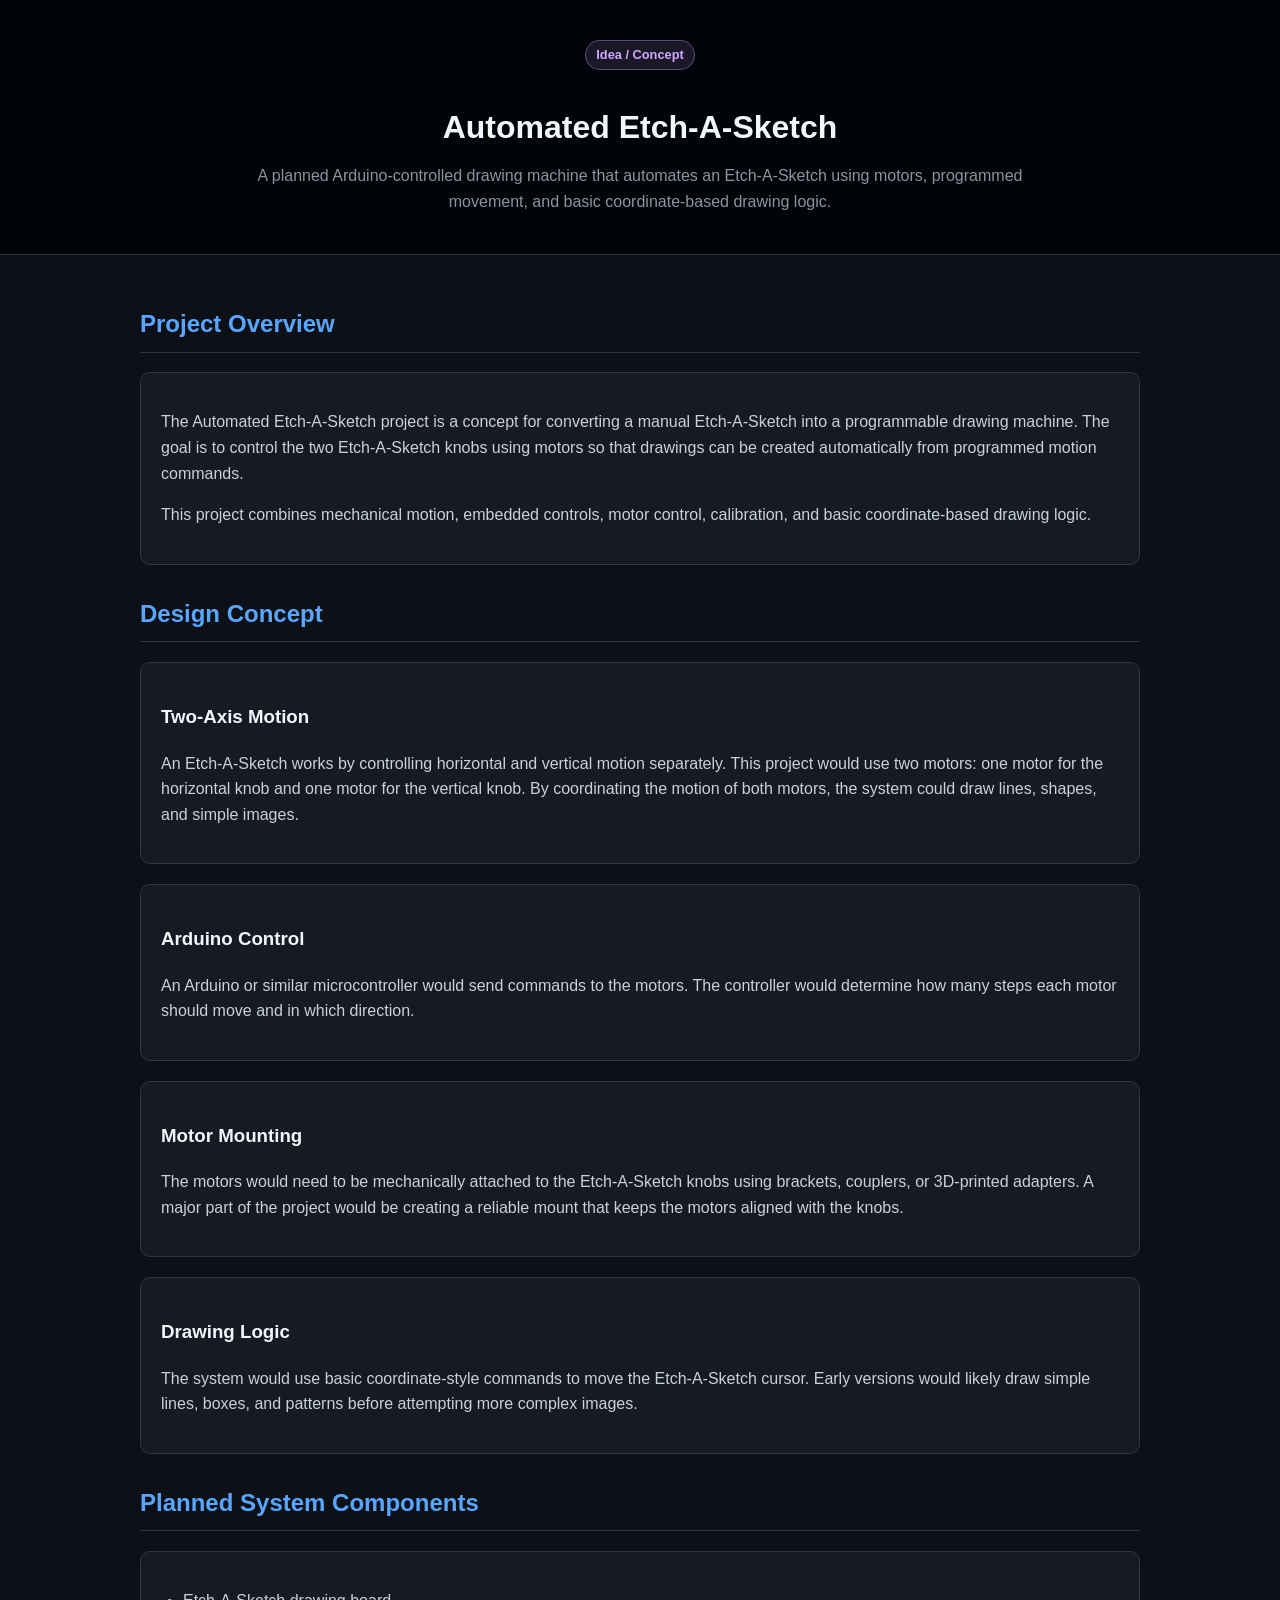
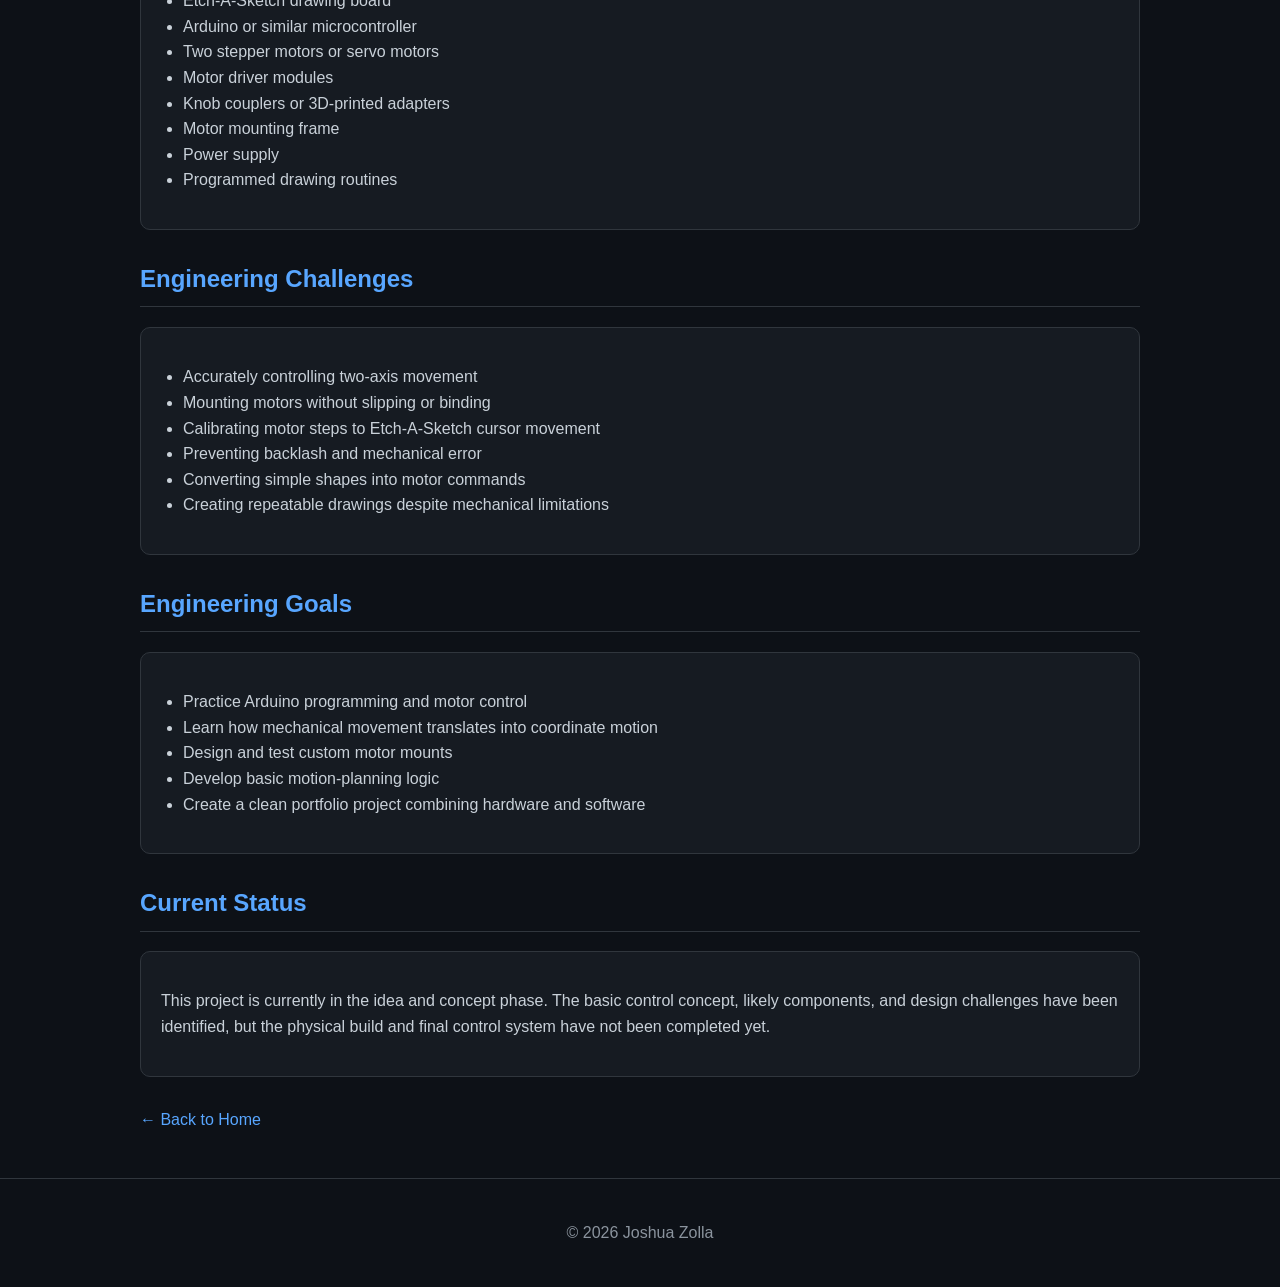
==== projects/automated-etch-a-sketch.html @ e08cf6e9 "Add automated Etch-A-Sketch project overview This HTML file outlines the concept and design of an Au" ====
<!DOCTYPE html>
<html lang="en">
<head>
  <meta charset="UTF-8" />
  <meta name="viewport" content="width=device-width, initial-scale=1.0" />
  <title>Automated Etch-A-Sketch | Josh Zolla</title>

  <style>
    body {
      margin: 0;
      font-family: Arial, sans-serif;
      background-color: #0d1117;
      color: #c9d1d9;
      line-height: 1.6;
    }

    header {
      padding: 40px 20px;
      text-align: center;
      border-bottom: 1px solid #30363d;
      background-color: #010409;
    }

    header h1 {
      color: #f0f6fc;
      margin-bottom: 10px;
    }

    header p {
      color: #8b949e;
      max-width: 800px;
      margin: 0 auto;
    }

    main {
      max-width: 1000px;
      margin: 0 auto;
      padding: 30px 20px;
    }

    section {
      margin-bottom: 30px;
    }

    h2 {
      color: #58a6ff;
      border-bottom: 1px solid #30363d;
      padding-bottom: 8px;
    }

    h3 {
      color: #f0f6fc;
    }

    .card {
      background-color: #161b22;
      border: 1px solid #30363d;
      border-radius: 10px;
      padding: 20px;
      margin-bottom: 20px;
    }

    .tag {
      display: inline-block;
      padding: 4px 10px;
      margin-bottom: 10px;
      border-radius: 999px;
      font-size: 0.8rem;
      font-weight: 600;
      border: 1px solid;
    }

    .tag.idea {
      color: #d2a8ff;
      background-color: rgba(210, 168, 255, 0.12);
      border-color: rgba(210, 168, 255, 0.35);
    }

    ul {
      padding-left: 22px;
    }

    a {
      color: #58a6ff;
      text-decoration: none;
    }

    a:hover {
      text-decoration: underline;
    }

    footer {
      text-align: center;
      padding: 25px;
      color: #8b949e;
      border-top: 1px solid #30363d;
    }
  </style>
</head>

<body>
  <header>
    <span class="tag idea">Idea / Concept</span>
    <h1>Automated Etch-A-Sketch</h1>
    <p>
      A planned Arduino-controlled drawing machine that automates an Etch-A-Sketch using
      motors, programmed movement, and basic coordinate-based drawing logic.
    </p>
  </header>

  <main>
    <section>
      <h2>Project Overview</h2>
      <div class="card">
        <p>
          The Automated Etch-A-Sketch project is a concept for converting a manual
          Etch-A-Sketch into a programmable drawing machine. The goal is to control the two
          Etch-A-Sketch knobs using motors so that drawings can be created automatically
          from programmed motion commands.
        </p>

        <p>
          This project combines mechanical motion, embedded controls, motor control, calibration,
          and basic coordinate-based drawing logic.
        </p>
      </div>
    </section>

    <section>
      <h2>Design Concept</h2>

      <div class="card">
        <h3>Two-Axis Motion</h3>
        <p>
          An Etch-A-Sketch works by controlling horizontal and vertical motion separately.
          This project would use two motors: one motor for the horizontal knob and one motor
          for the vertical knob. By coordinating the motion of both motors, the system could
          draw lines, shapes, and simple images.
        </p>
      </div>

      <div class="card">
        <h3>Arduino Control</h3>
        <p>
          An Arduino or similar microcontroller would send commands to the motors. The controller
          would determine how many steps each motor should move and in which direction.
        </p>
      </div>

      <div class="card">
        <h3>Motor Mounting</h3>
        <p>
          The motors would need to be mechanically attached to the Etch-A-Sketch knobs using
          brackets, couplers, or 3D-printed adapters. A major part of the project would be
          creating a reliable mount that keeps the motors aligned with the knobs.
        </p>
      </div>

      <div class="card">
        <h3>Drawing Logic</h3>
        <p>
          The system would use basic coordinate-style commands to move the Etch-A-Sketch cursor.
          Early versions would likely draw simple lines, boxes, and patterns before attempting
          more complex images.
        </p>
      </div>
    </section>

    <section>
      <h2>Planned System Components</h2>
      <div class="card">
        <ul>
          <li>Etch-A-Sketch drawing board</li>
          <li>Arduino or similar microcontroller</li>
          <li>Two stepper motors or servo motors</li>
          <li>Motor driver modules</li>
          <li>Knob couplers or 3D-printed adapters</li>
          <li>Motor mounting frame</li>
          <li>Power supply</li>
          <li>Programmed drawing routines</li>
        </ul>
      </div>
    </section>

    <section>
      <h2>Engineering Challenges</h2>
      <div class="card">
        <ul>
          <li>Accurately controlling two-axis movement</li>
          <li>Mounting motors without slipping or binding</li>
          <li>Calibrating motor steps to Etch-A-Sketch cursor movement</li>
          <li>Preventing backlash and mechanical error</li>
          <li>Converting simple shapes into motor commands</li>
          <li>Creating repeatable drawings despite mechanical limitations</li>
        </ul>
      </div>
    </section>

    <section>
      <h2>Engineering Goals</h2>
      <div class="card">
        <ul>
          <li>Practice Arduino programming and motor control</li>
          <li>Learn how mechanical movement translates into coordinate motion</li>
          <li>Design and test custom motor mounts</li>
          <li>Develop basic motion-planning logic</li>
          <li>Create a clean portfolio project combining hardware and software</li>
        </ul>
      </div>
    </section>

    <section>
      <h2>Current Status</h2>
      <div class="card">
        <p>
          This project is currently in the idea and concept phase. The basic control concept,
          likely components, and design challenges have been identified, but the physical build
          and final control system have not been completed yet.
        </p>
      </div>
    </section>

    <p><a href="../index.html">← Back to Home</a></p>
  </main>

  <footer>
    <p>© 2026 Joshua Zolla</p>
  </footer>
</body>
</html>
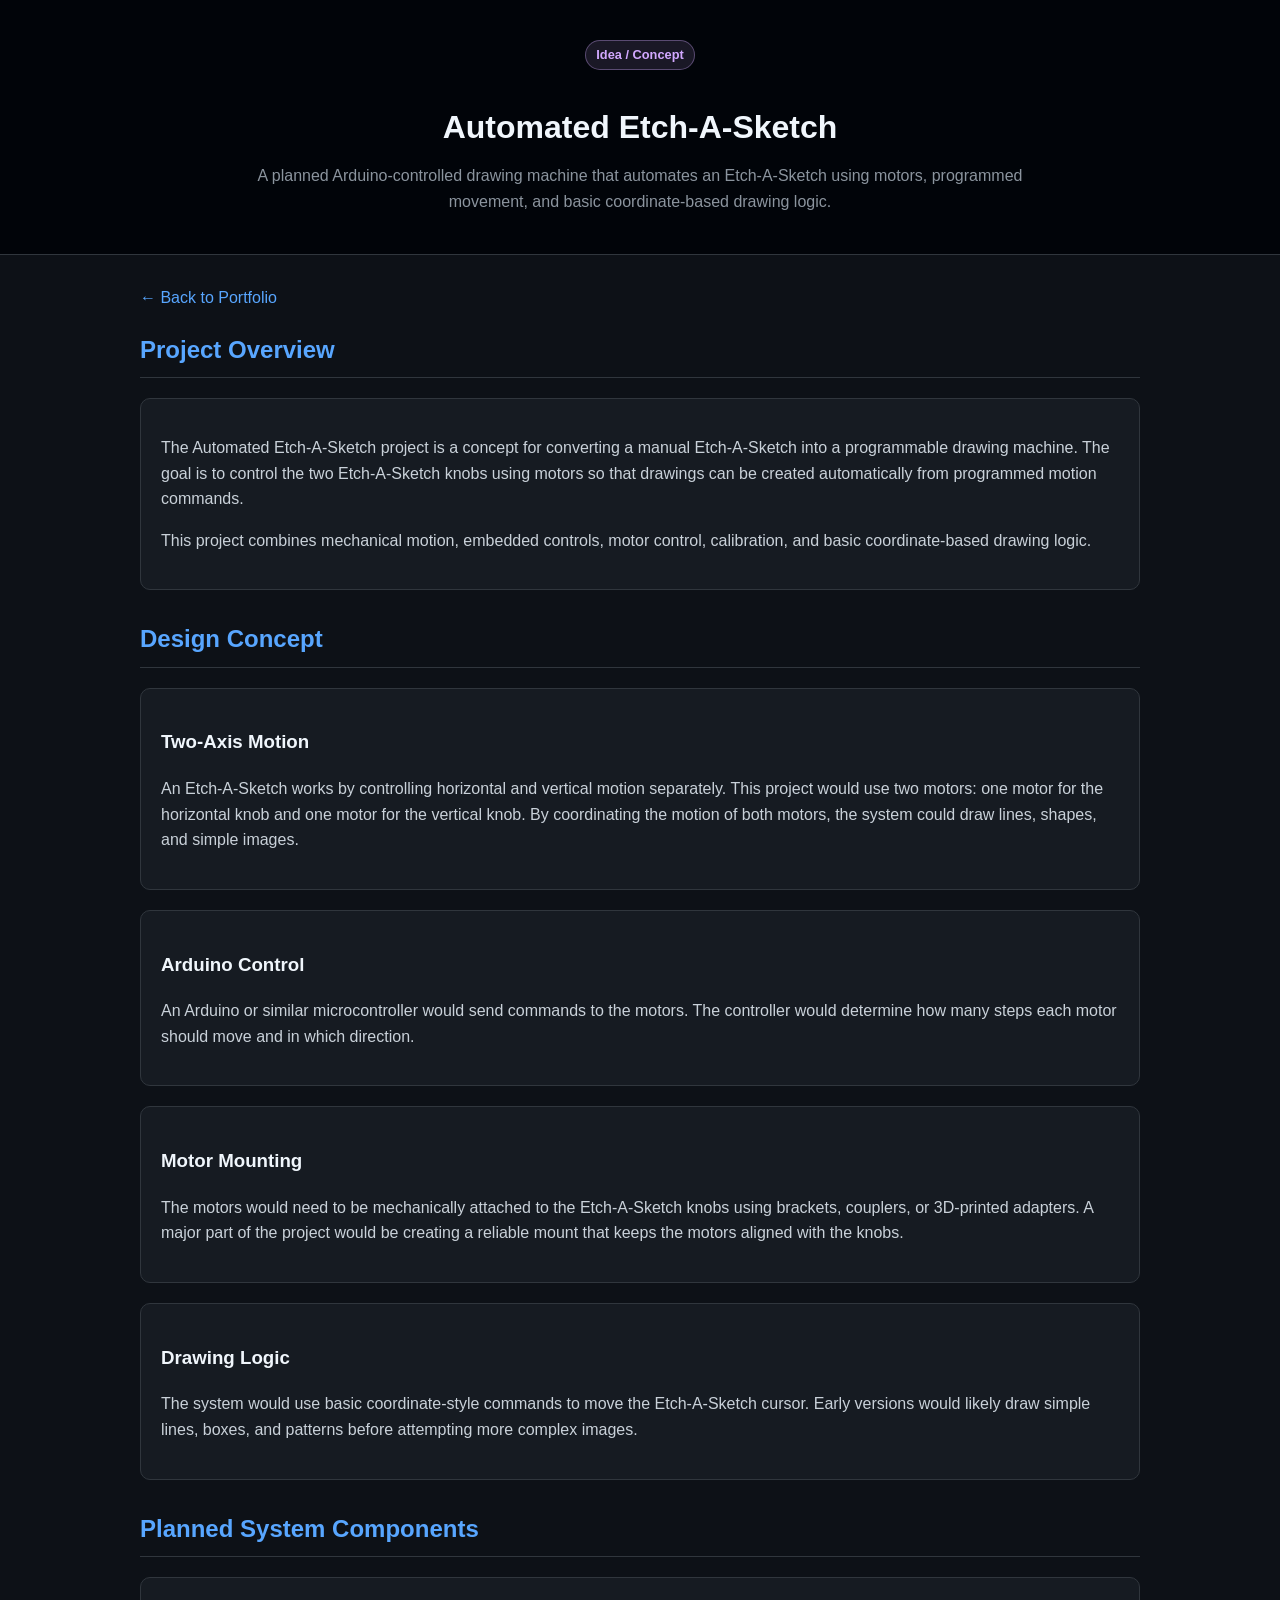
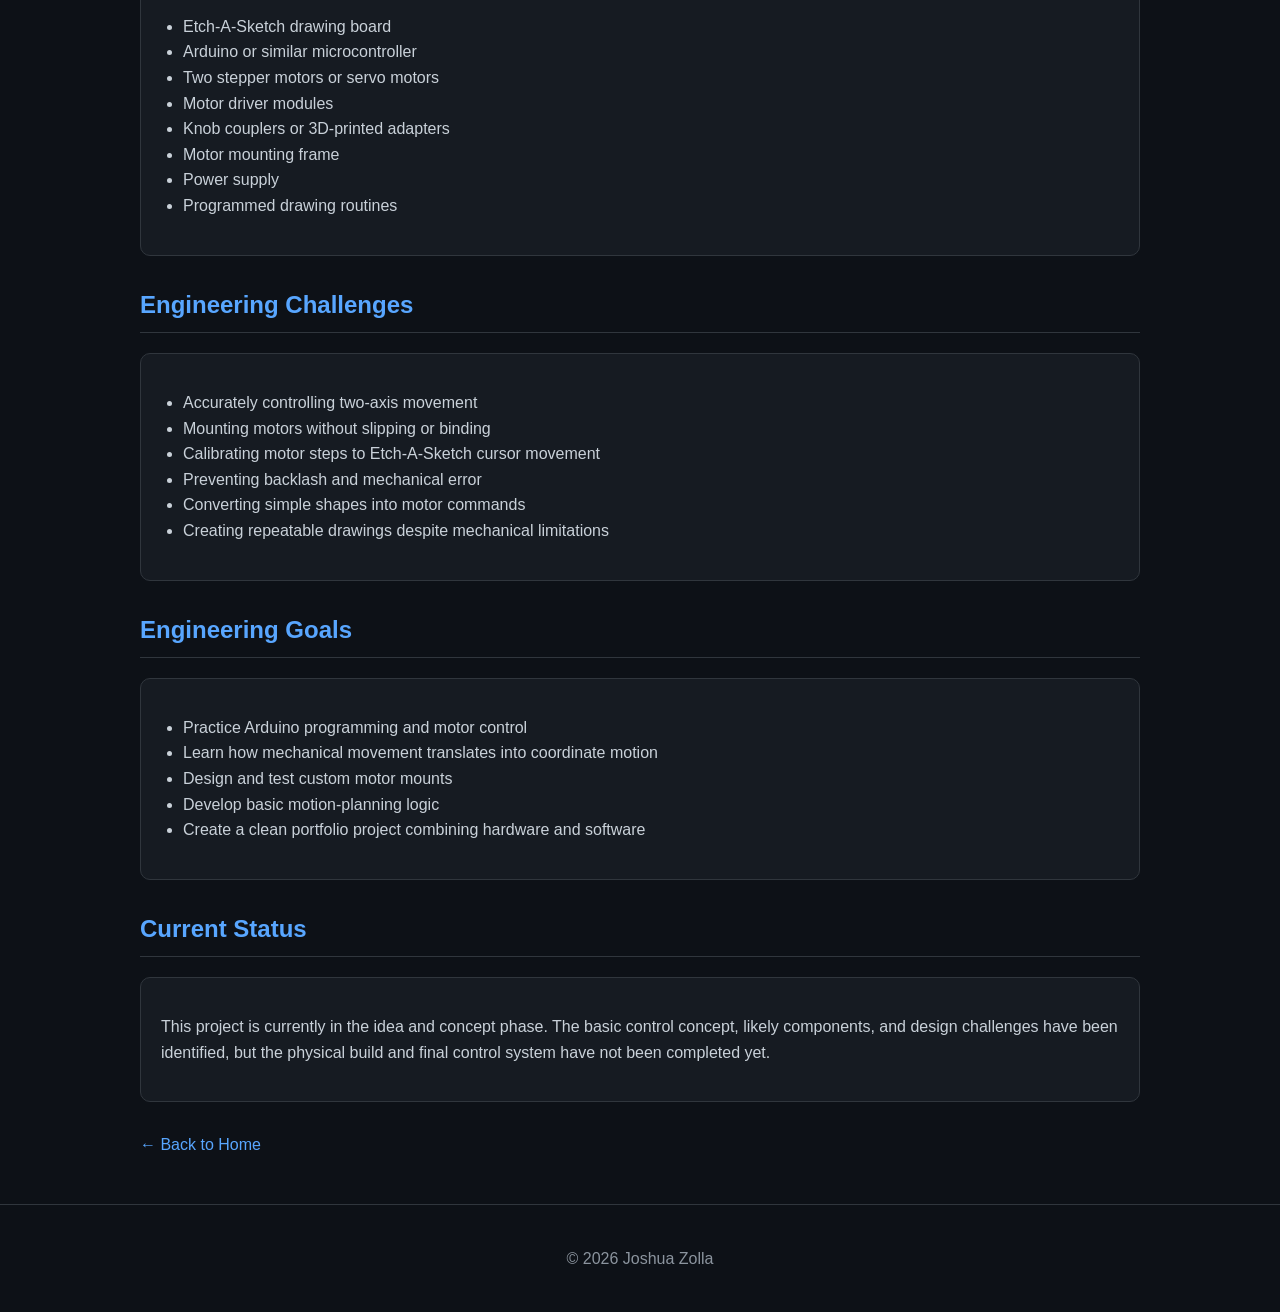
==== commit 4244510c: "Add back link to portfolio in HTML file" ====
--- a/projects/automated-etch-a-sketch.html
+++ b/projects/automated-etch-a-sketch.html
@@ -109,6 +109,9 @@
   </header>
 
   <main>
+  
+    <a class="back-link" href="../index.html">← Back to Portfolio</a>
+    
     <section>
       <h2>Project Overview</h2>
       <div class="card">
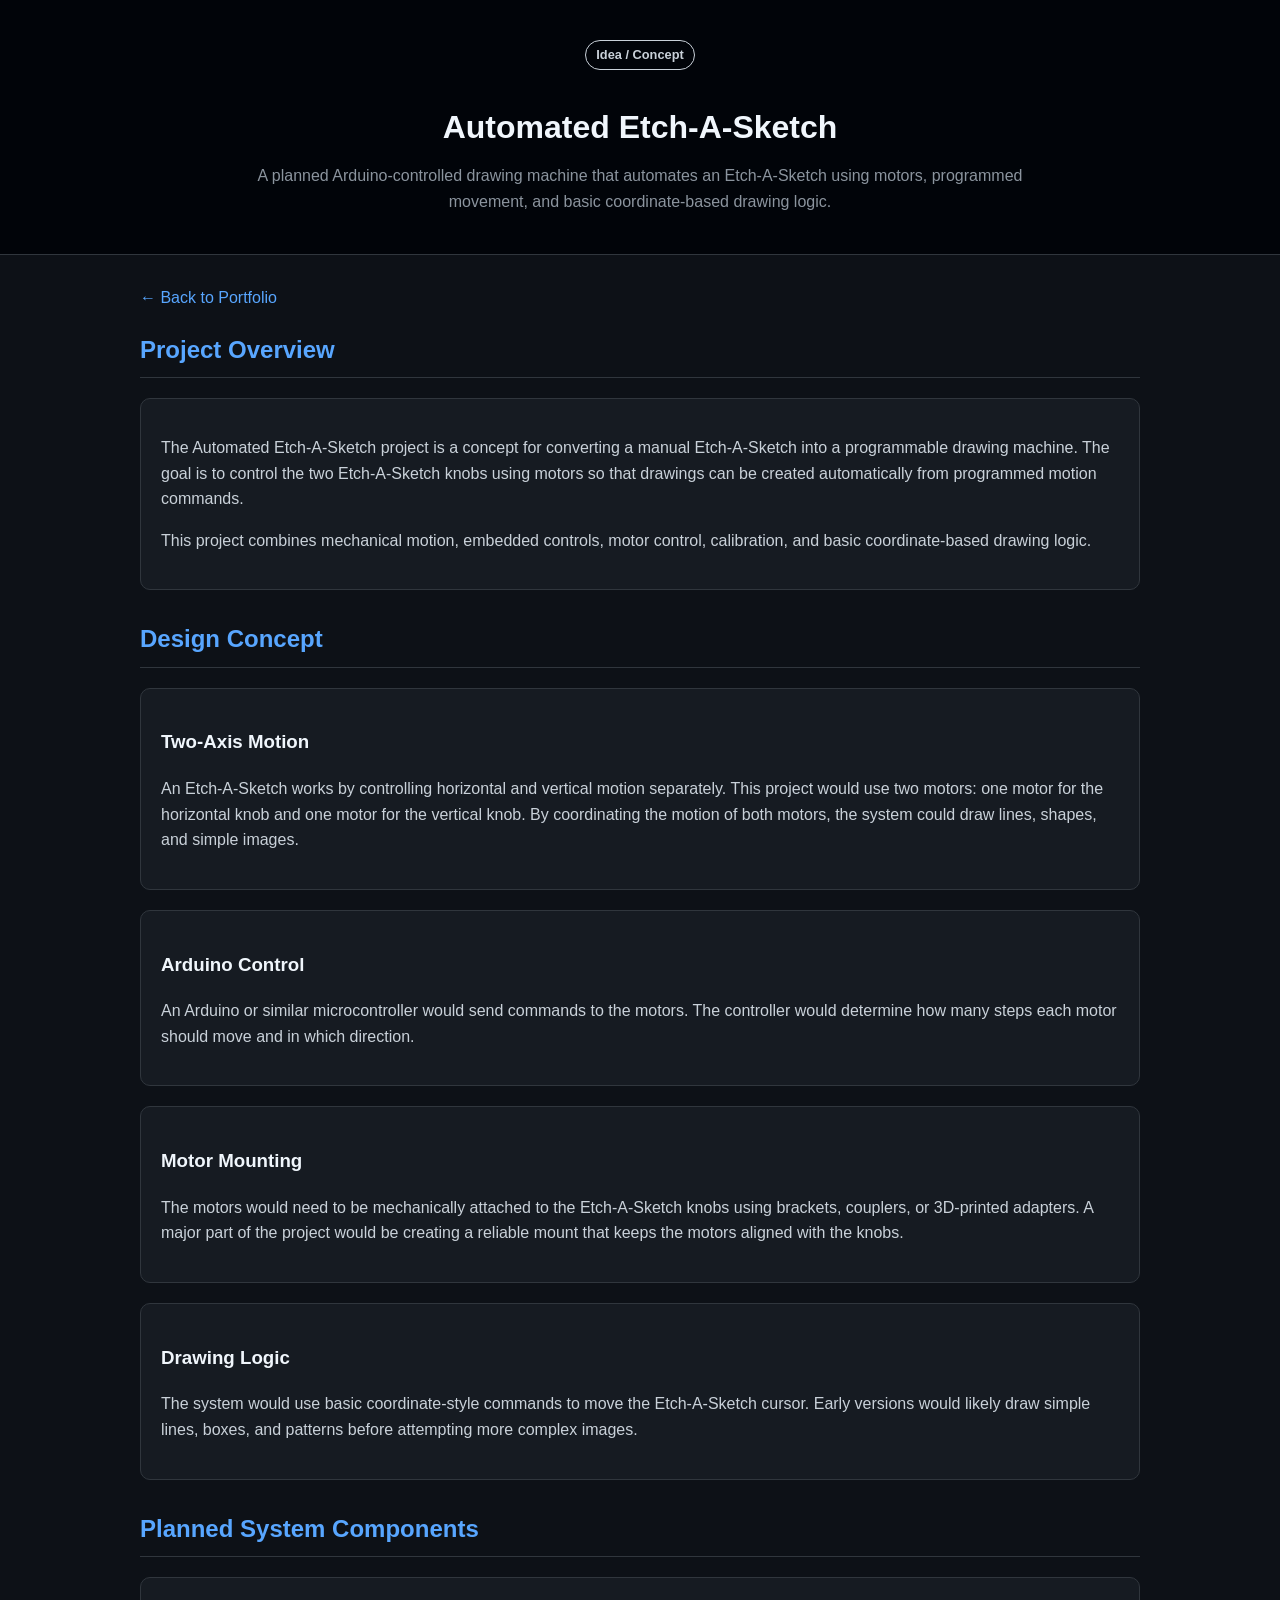
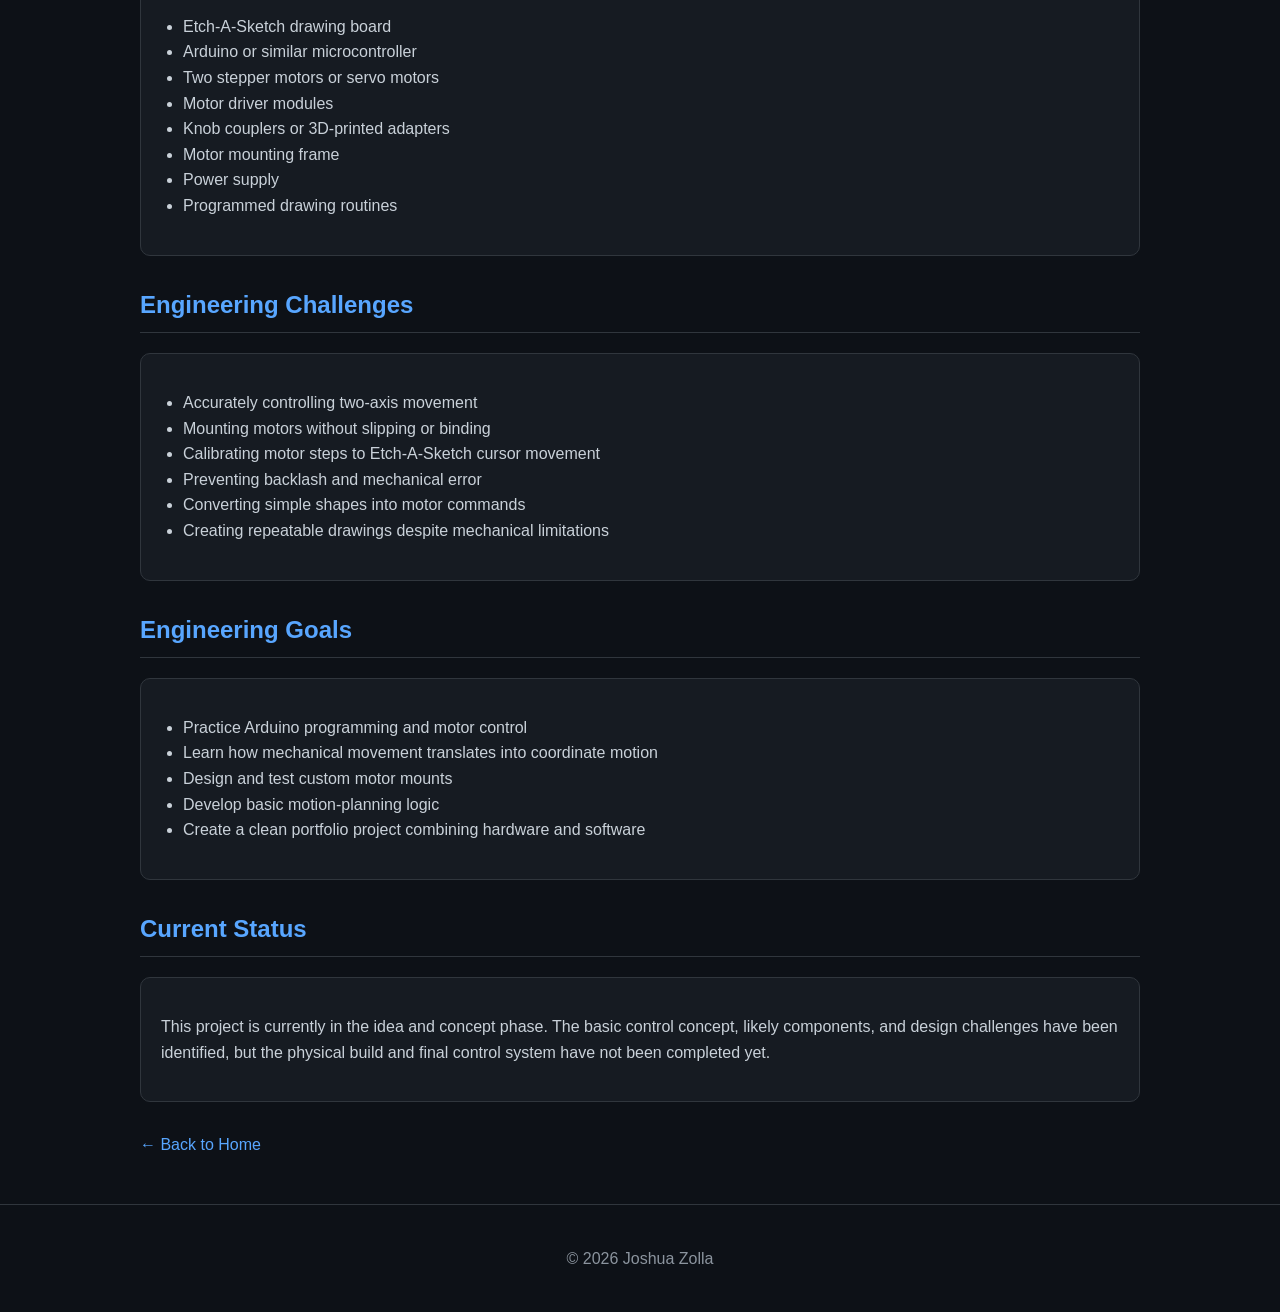
==== commit 0ab189e3: "Change class name from 'idea' to 'concept'" ====
--- a/projects/automated-etch-a-sketch.html
+++ b/projects/automated-etch-a-sketch.html
@@ -100,7 +100,7 @@
 
 <body>
   <header>
-    <span class="tag idea">Idea / Concept</span>
+    <span class="tag concept">Idea / Concept</span>
     <h1>Automated Etch-A-Sketch</h1>
     <p>
       A planned Arduino-controlled drawing machine that automates an Etch-A-Sketch using
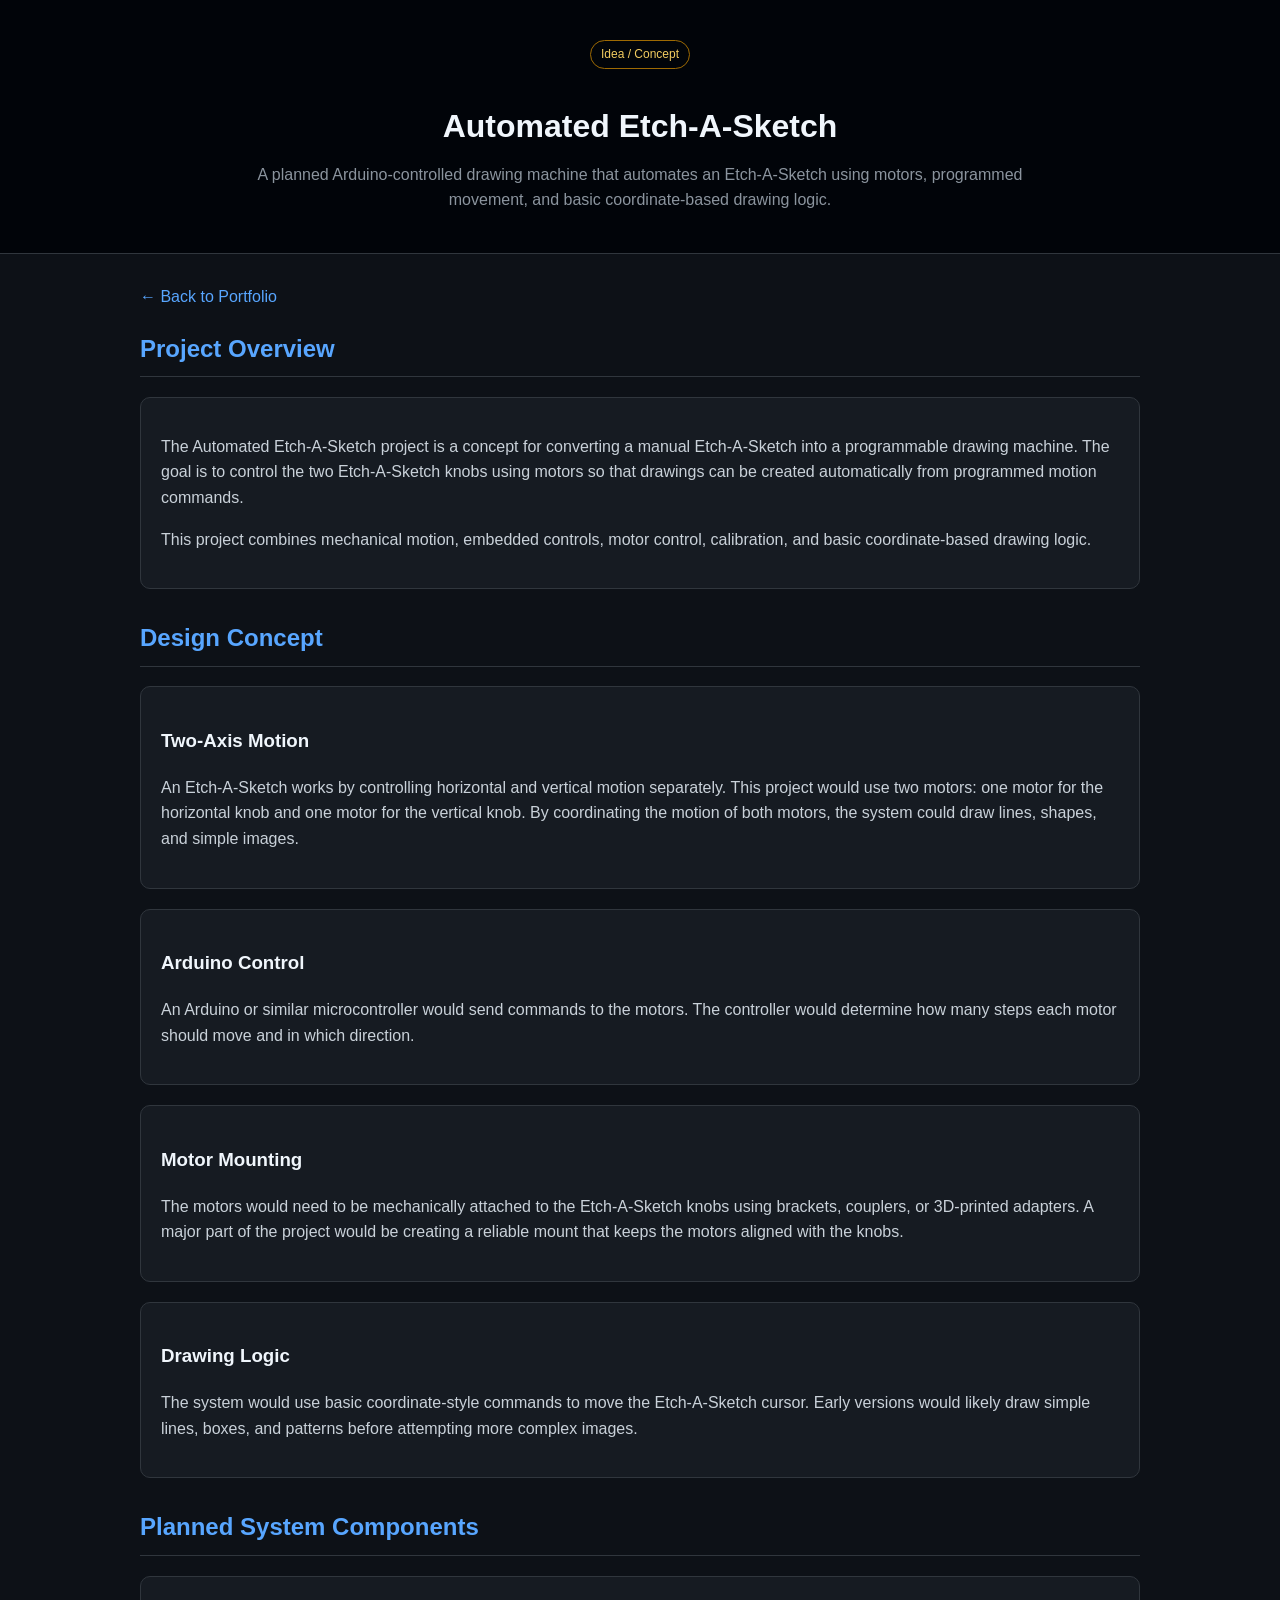
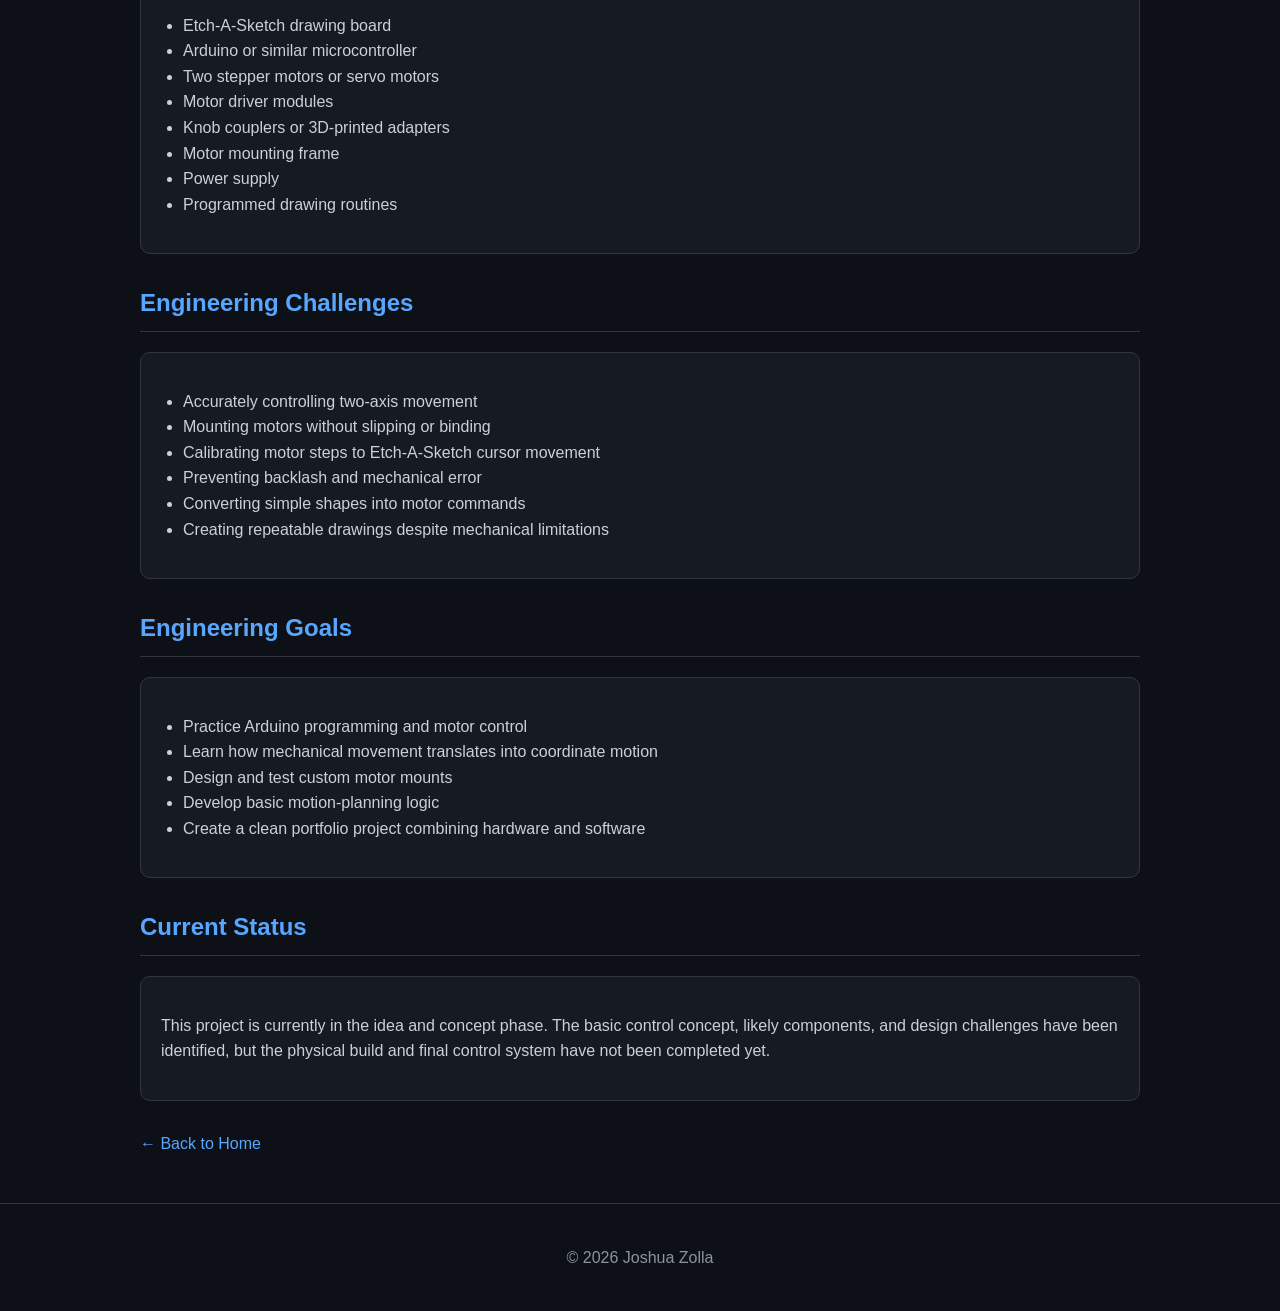
==== commit 07fb905b: "Refactor tag styles for improved clarity and design" ====
--- a/projects/automated-etch-a-sketch.html
+++ b/projects/automated-etch-a-sketch.html
@@ -61,21 +61,32 @@
     }
 
     .tag {
-      display: inline-block;
-      padding: 4px 10px;
-      margin-bottom: 10px;
-      border-radius: 999px;
-      font-size: 0.8rem;
-      font-weight: 600;
-      border: 1px solid;
-    }
-
-    .tag.idea {
-      color: #d2a8ff;
-      background-color: rgba(210, 168, 255, 0.12);
-      border-color: rgba(210, 168, 255, 0.35);
-    }
-
+  display: inline-block;
+  border: 1px solid #238636;
+  color: #3fb950;
+  border-radius: 20px;
+  padding: 4px 10px;
+  font-size: 12px;
+  margin-bottom: 10px;
+}
+
+/* Green - In Progress */
+.tag.progress {
+  border-color: #238636;
+  color: #3fb950;
+}
+
+/* Yellow - Idea / Concept */
+.tag.concept {
+  border-color: #9e6a03;
+  color: #f2cc60;
+}
+
+/* Blue - Completed */
+.tag.completed {
+  border-color: #1f6feb;
+  color: #58a6ff;
+}
     ul {
       padding-left: 22px;
     }
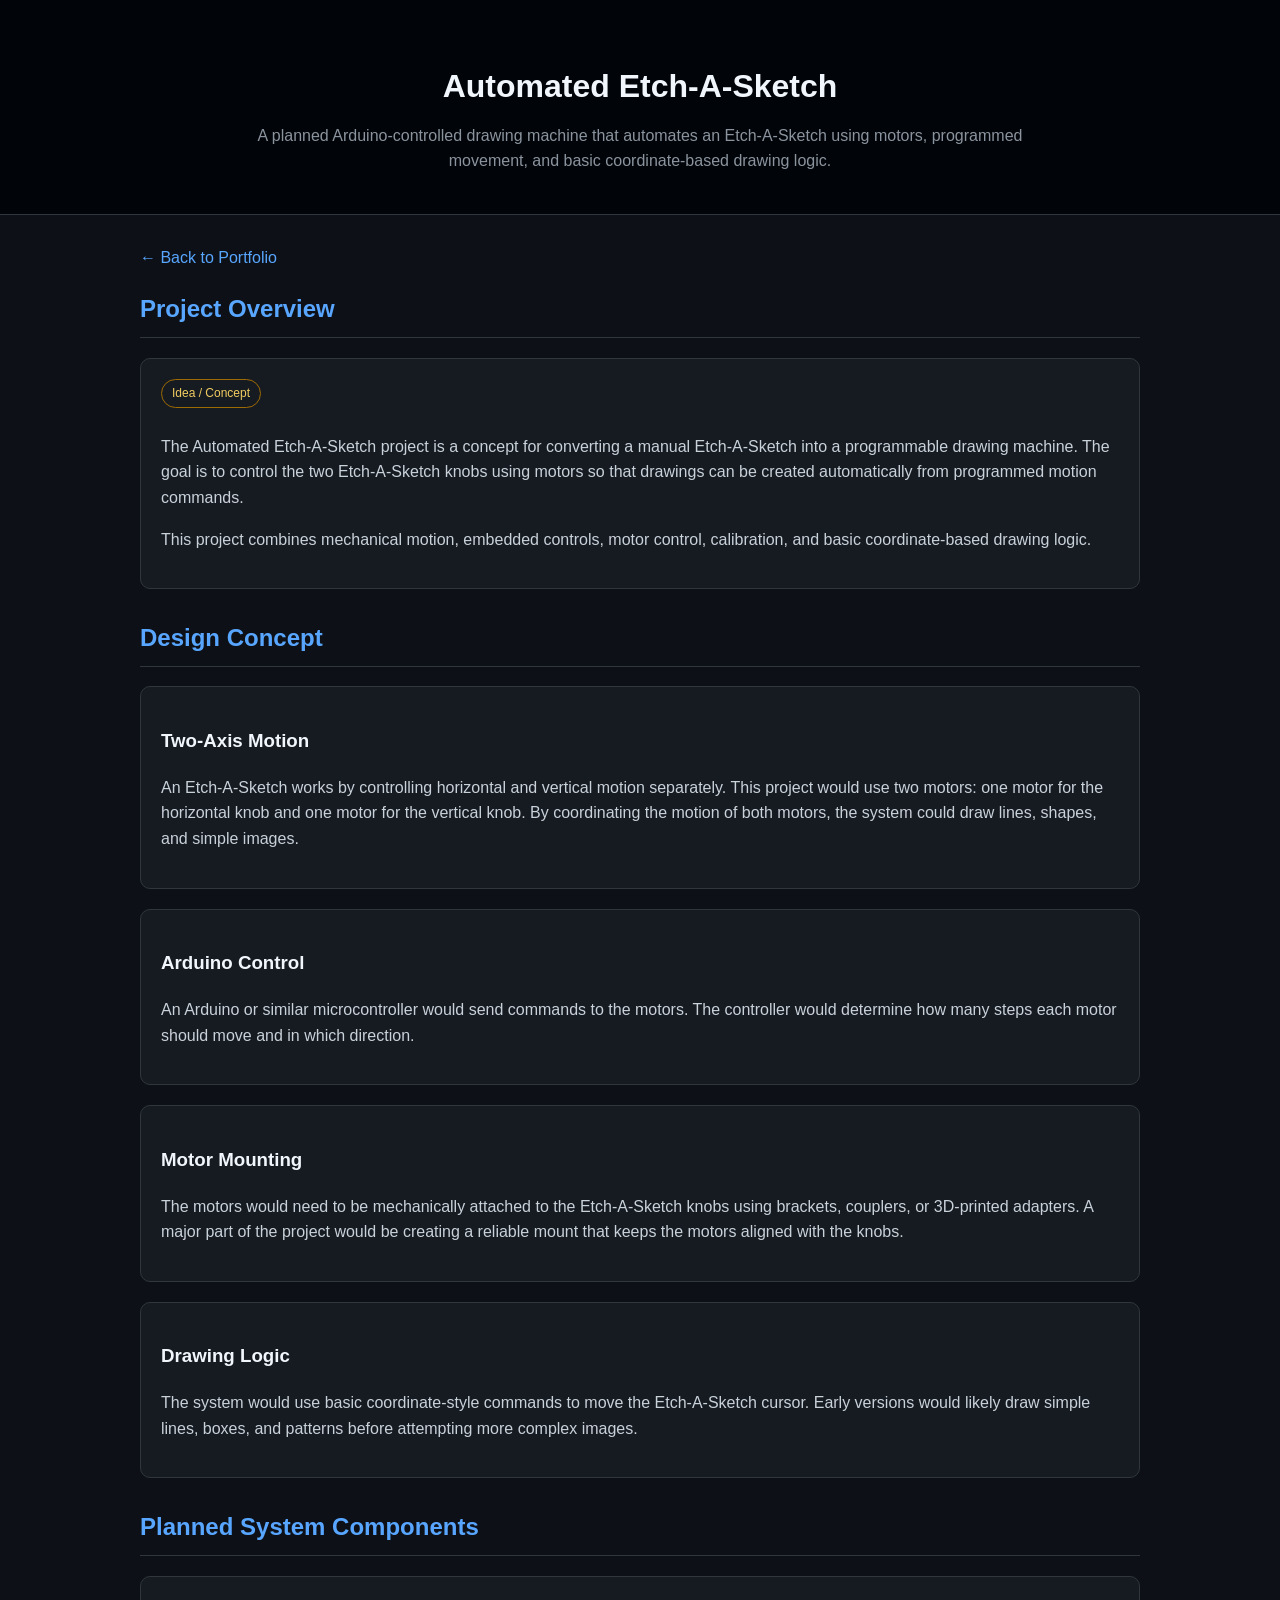
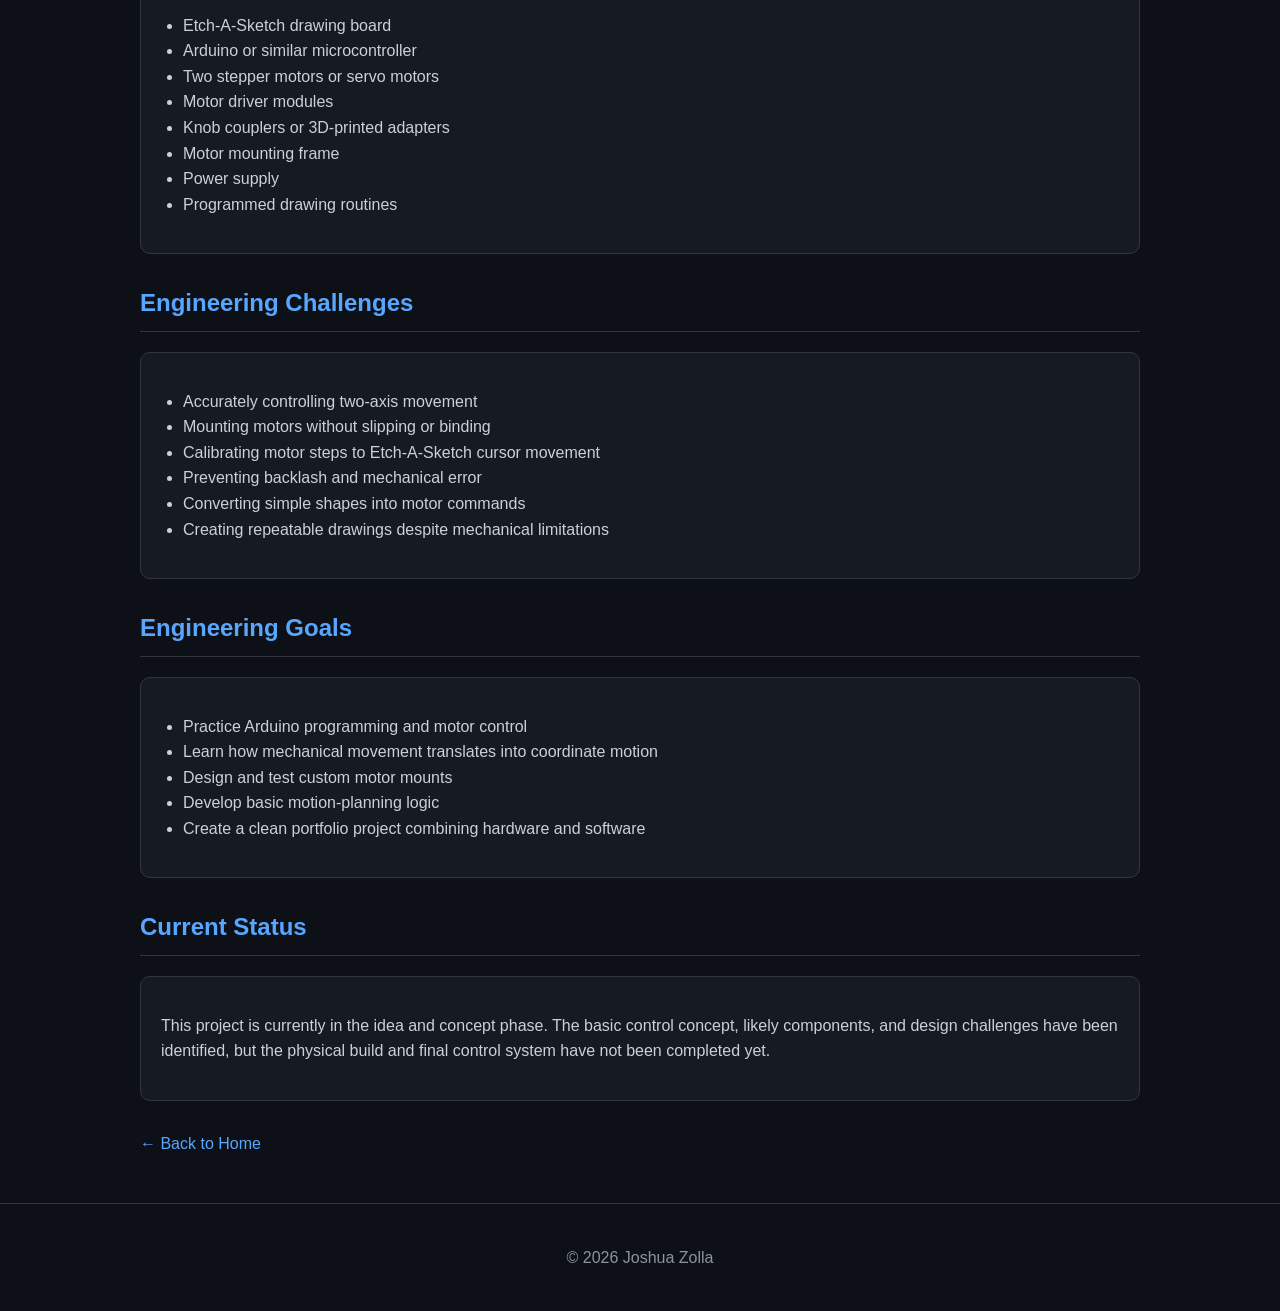
==== commit 7906df28: "Restore 'Idea / Concept' tag in project overview Restored the 'Idea / Concept' tag to the project ov" ====
--- a/projects/automated-etch-a-sketch.html
+++ b/projects/automated-etch-a-sketch.html
@@ -111,7 +111,6 @@
 
 <body>
   <header>
-    <span class="tag concept">Idea / Concept</span>
     <h1>Automated Etch-A-Sketch</h1>
     <p>
       A planned Arduino-controlled drawing machine that automates an Etch-A-Sketch using
@@ -126,6 +125,7 @@
     <section>
       <h2>Project Overview</h2>
       <div class="card">
+        <span class="tag concept">Idea / Concept</span>
         <p>
           The Automated Etch-A-Sketch project is a concept for converting a manual
           Etch-A-Sketch into a programmable drawing machine. The goal is to control the two
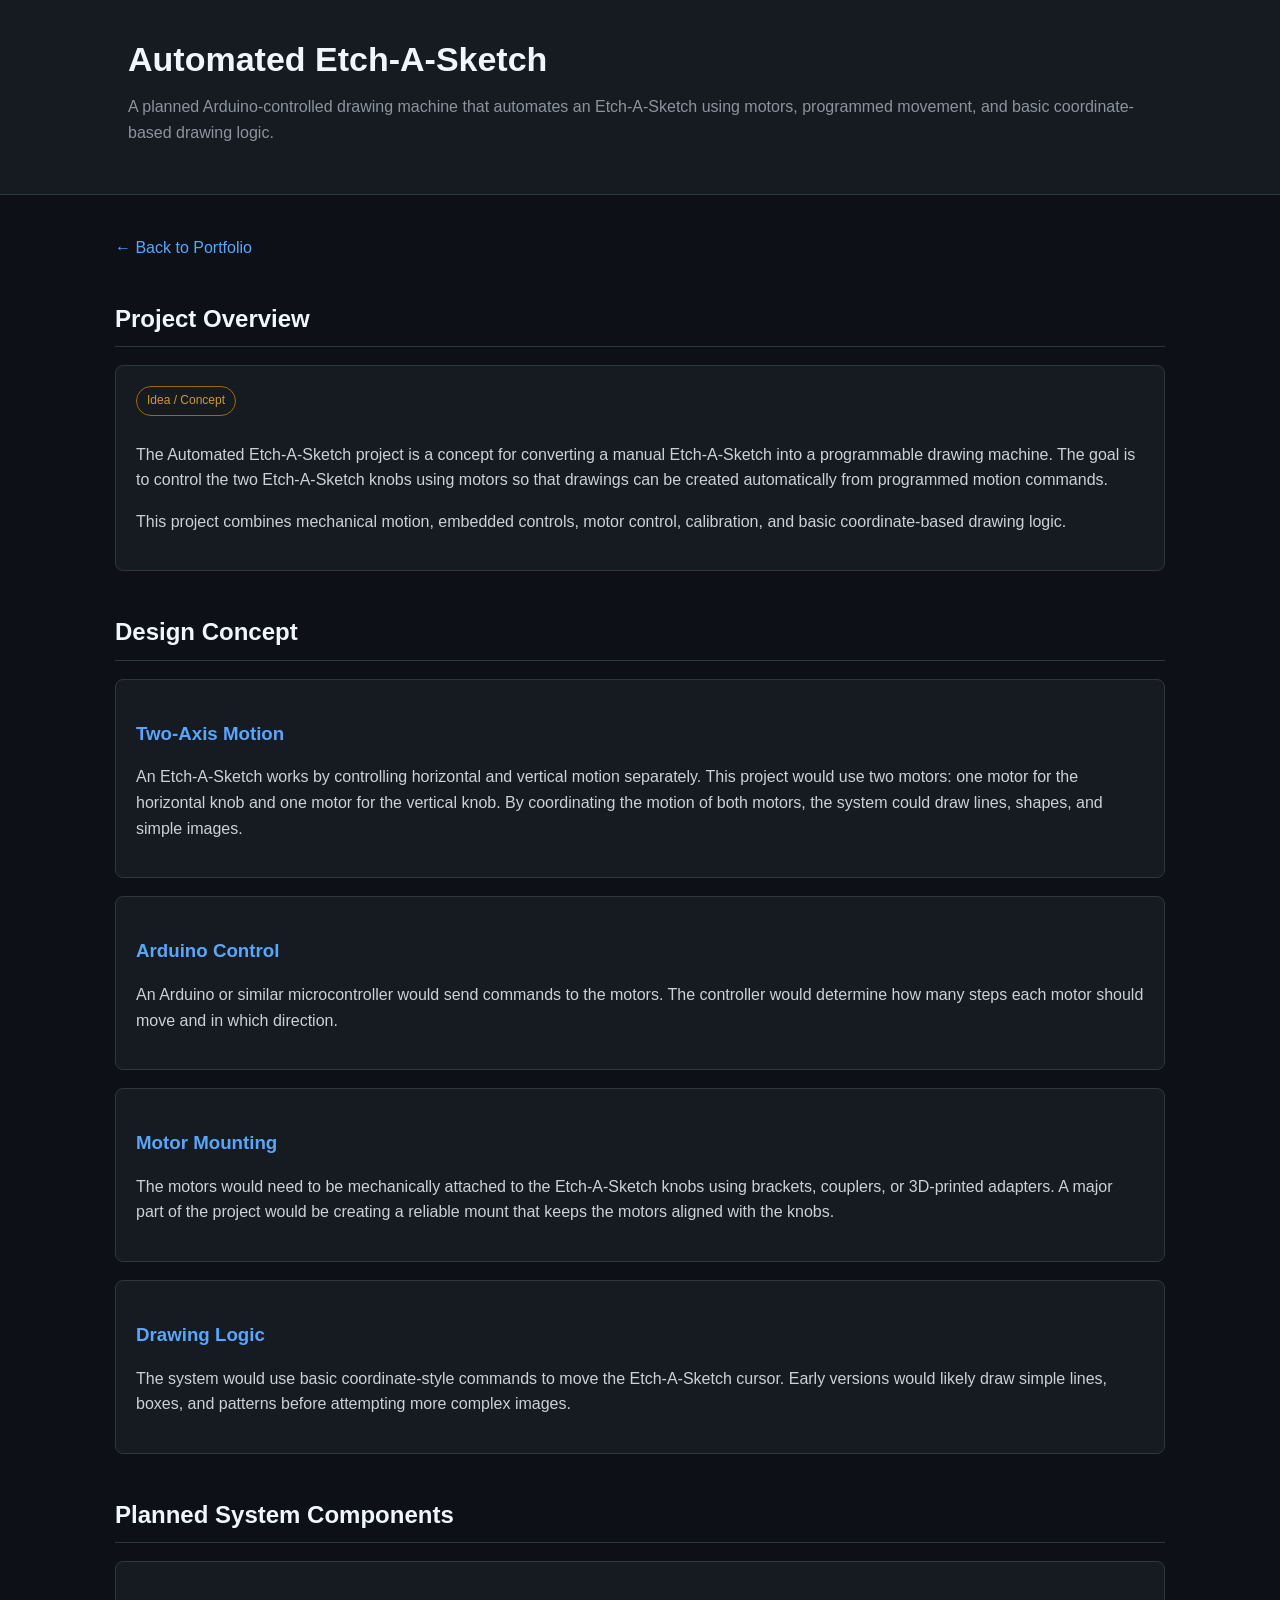
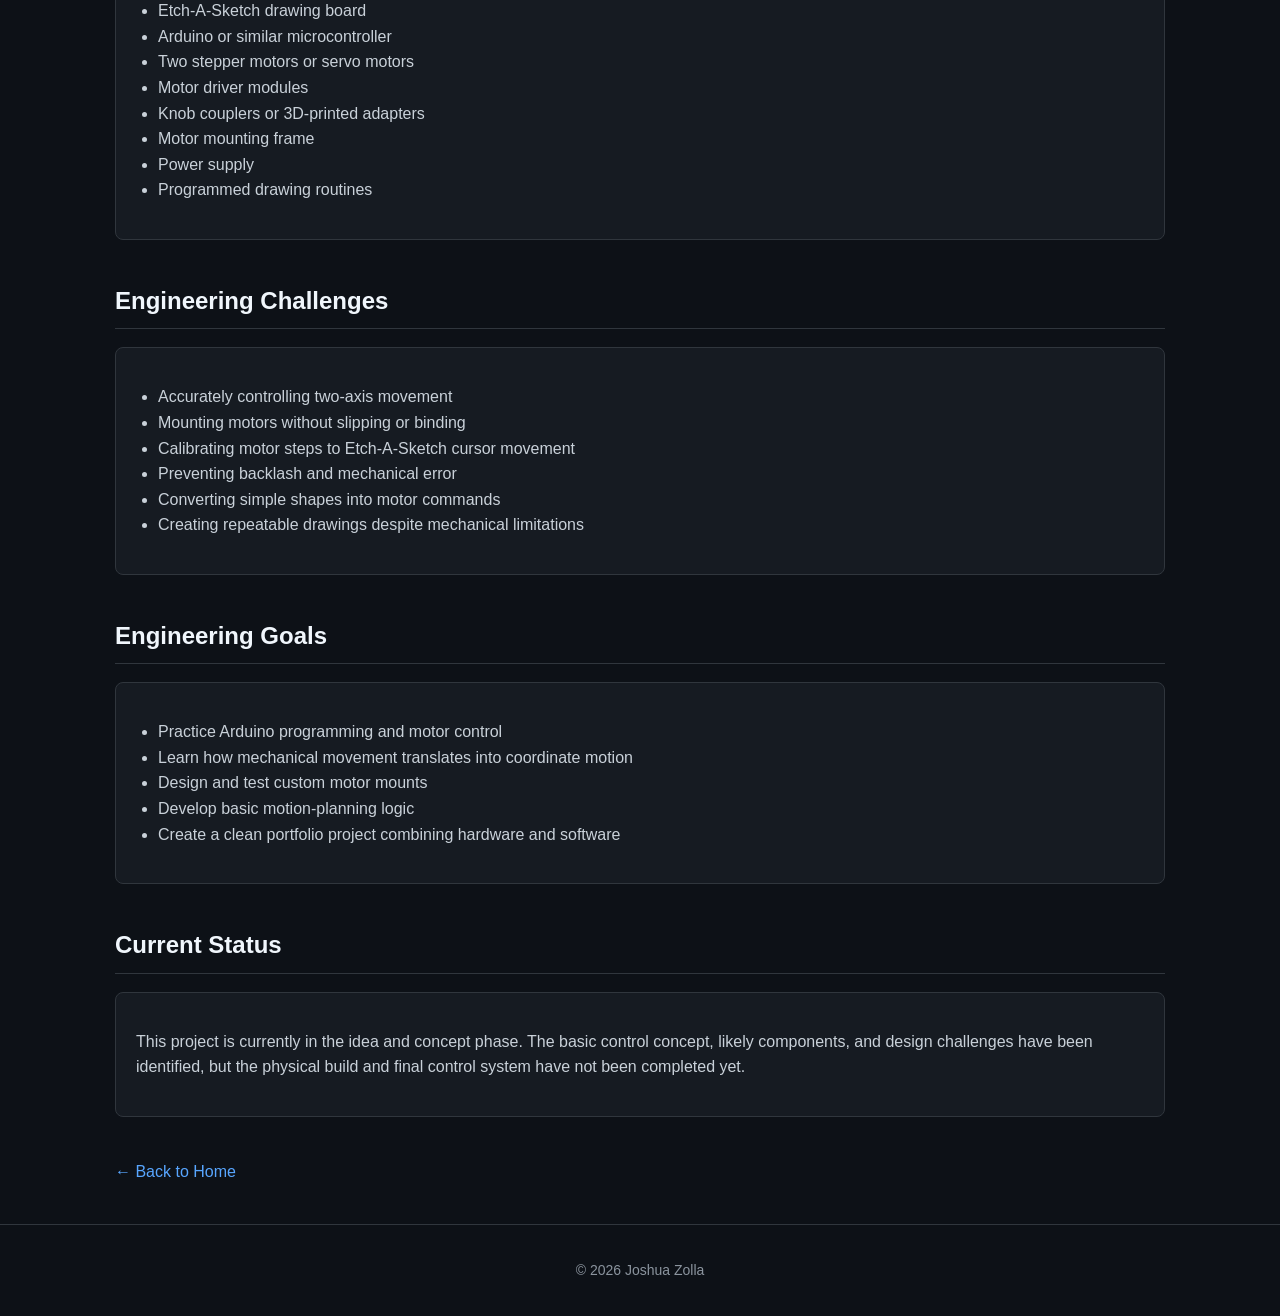
==== commit 8a57cf9c: "Link external stylesheet for styling Replaced internal styles with external stylesheet link." ====
--- a/projects/automated-etch-a-sketch.html
+++ b/projects/automated-etch-a-sketch.html
@@ -4,109 +4,8 @@
   <meta charset="UTF-8" />
   <meta name="viewport" content="width=device-width, initial-scale=1.0" />
   <title>Automated Etch-A-Sketch | Josh Zolla</title>
-
-  <style>
-    body {
-      margin: 0;
-      font-family: Arial, sans-serif;
-      background-color: #0d1117;
-      color: #c9d1d9;
-      line-height: 1.6;
-    }
-
-    header {
-      padding: 40px 20px;
-      text-align: center;
-      border-bottom: 1px solid #30363d;
-      background-color: #010409;
-    }
-
-    header h1 {
-      color: #f0f6fc;
-      margin-bottom: 10px;
-    }
-
-    header p {
-      color: #8b949e;
-      max-width: 800px;
-      margin: 0 auto;
-    }
-
-    main {
-      max-width: 1000px;
-      margin: 0 auto;
-      padding: 30px 20px;
-    }
-
-    section {
-      margin-bottom: 30px;
-    }
-
-    h2 {
-      color: #58a6ff;
-      border-bottom: 1px solid #30363d;
-      padding-bottom: 8px;
-    }
-
-    h3 {
-      color: #f0f6fc;
-    }
-
-    .card {
-      background-color: #161b22;
-      border: 1px solid #30363d;
-      border-radius: 10px;
-      padding: 20px;
-      margin-bottom: 20px;
-    }
-
-    .tag {
-  display: inline-block;
-  border: 1px solid #238636;
-  color: #3fb950;
-  border-radius: 20px;
-  padding: 4px 10px;
-  font-size: 12px;
-  margin-bottom: 10px;
-}
-
-/* Green - In Progress */
-.tag.progress {
-  border-color: #238636;
-  color: #3fb950;
-}
-
-/* Yellow - Idea / Concept */
-.tag.concept {
-  border-color: #9e6a03;
-  color: #f2cc60;
-}
-
-/* Blue - Completed */
-.tag.completed {
-  border-color: #1f6feb;
-  color: #58a6ff;
-}
-    ul {
-      padding-left: 22px;
-    }
-
-    a {
-      color: #58a6ff;
-      text-decoration: none;
-    }
-
-    a:hover {
-      text-decoration: underline;
-    }
-
-    footer {
-      text-align: center;
-      padding: 25px;
-      color: #8b949e;
-      border-top: 1px solid #30363d;
-    }
-  </style>
+  <link rel="stylesheet" href="../style.css">
+  
 </head>
 
 <body>
--- a/style.css
+++ b/style.css
@@ -0,0 +1,214 @@
+    body {
+      margin: 0;
+      font-family: -apple-system, BlinkMacSystemFont, "Segoe UI", Helvetica, Arial, sans-serif;
+      background-color: #0d1117;
+      color: #c9d1d9;
+      line-height: 1.6;
+    }
+
+    header {
+      background-color: #161b22;
+      border-bottom: 1px solid #30363d;
+      padding: 32px 10%;
+    }
+
+    header h1 {
+      margin: 0;
+      color: #f0f6fc;
+      font-size: 34px;
+    }
+
+    header p {
+      margin-top: 8px;
+      color: #8b949e;
+      font-size: 16px;
+    }
+
+    main {
+      max-width: 1050px;
+      margin: 40px auto;
+      padding: 0 20px;
+    }
+
+    section {
+      margin-bottom: 42px;
+    }
+
+    h2 {
+      color: #f0f6fc;
+      border-bottom: 1px solid #30363d;
+      padding-bottom: 8px;
+      margin-bottom: 18px;
+    }
+
+    h3 {
+      color: #58a6ff;
+      margin-bottom: 8px;
+    }
+
+    a {
+      color: #58a6ff;
+      text-decoration: none;
+    }
+
+    a:hover {
+      text-decoration: underline;
+    }
+
+    .back-link {
+      display: inline-block;
+      margin-bottom: 20px;
+      color: #58a6ff;
+    }
+
+    .card {
+      background-color: #161b22;
+      border: 1px solid #30363d;
+      border-radius: 8px;
+      padding: 20px;
+      margin-bottom: 18px;
+    }
+
+    .tag {
+  display: inline-block;
+  border: 1px solid #238636;
+  color: #3fb950;
+  border-radius: 20px;
+  padding: 4px 10px;
+  font-size: 12px;
+  margin-bottom: 10px;
+}
+
+/* Green */
+.tag.progress {
+  border-color: #238636;
+  color: #3fb950;
+}
+
+/* Yellow */
+.tag.concept {
+  border-color: #9e6a03;
+  color: #d29922;
+}
+
+/* Blue */
+.tag.completed {
+  border-color: #1f6feb;
+  color: #58a6ff;
+}
+
+    .warning-tag {
+      display: inline-block;
+      border: 1px solid #9e6a03;
+      color: #d29922;
+      border-radius: 20px;
+      padding: 4px 10px;
+      font-size: 12px;
+      margin-bottom: 10px;
+    }
+
+    .grid {
+      display: grid;
+      grid-template-columns: repeat(auto-fit, minmax(220px, 1fr));
+      gap: 16px;
+    }
+
+    .stat {
+      background-color: #161b22;
+      border: 1px solid #30363d;
+      border-radius: 8px;
+      padding: 18px;
+    }
+
+    .stat strong {
+      display: block;
+      color: #f0f6fc;
+      font-size: 22px;
+      margin-bottom: 4px;
+    }
+
+    .stat span {
+      color: #8b949e;
+      font-size: 14px;
+    }
+
+    ul {
+      padding-left: 22px;
+    }
+
+    table {
+      width: 100%;
+      border-collapse: collapse;
+      margin-top: 12px;
+    }
+
+    th, td {
+      border: 1px solid #30363d;
+      padding: 10px;
+      text-align: left;
+    }
+
+    th {
+      background-color: #161b22;
+      color: #f0f6fc;
+    }
+
+    td {
+      color: #c9d1d9;
+    }
+
+    .calc {
+      background-color: #0d1117;
+      border: 1px solid #30363d;
+      border-radius: 8px;
+      padding: 18px;
+      margin-bottom: 18px;
+    }
+
+    .calc pre {
+      white-space: pre-wrap;
+      overflow-x: auto;
+      background-color: #161b22;
+      border: 1px solid #30363d;
+      border-radius: 8px;
+      padding: 16px;
+      color: #c9d1d9;
+      font-size: 14px;
+      line-height: 1.5;
+    }
+
+    .skills span {
+      display: inline-block;
+      background-color: #21262d;
+      border: 1px solid #30363d;
+      border-radius: 6px;
+      padding: 6px 10px;
+      margin: 4px;
+      color: #c9d1d9;
+      font-size: 14px;
+    }
+
+    .media-placeholder {
+      border: 2px dashed #30363d;
+      border-radius: 8px;
+      padding: 36px;
+      text-align: center;
+      color: #8b949e;
+      background-color: #0d1117;
+      margin-bottom: 18px;
+    }
+
+    .media-placeholder strong {
+      display: block;
+      color: #f0f6fc;
+      margin-bottom: 8px;
+      font-size: 18px;
+    }
+
+    footer {
+      border-top: 1px solid #30363d;
+      text-align: center;
+      padding: 20px;
+      color: #8b949e;
+      font-size: 14px;
+    }
